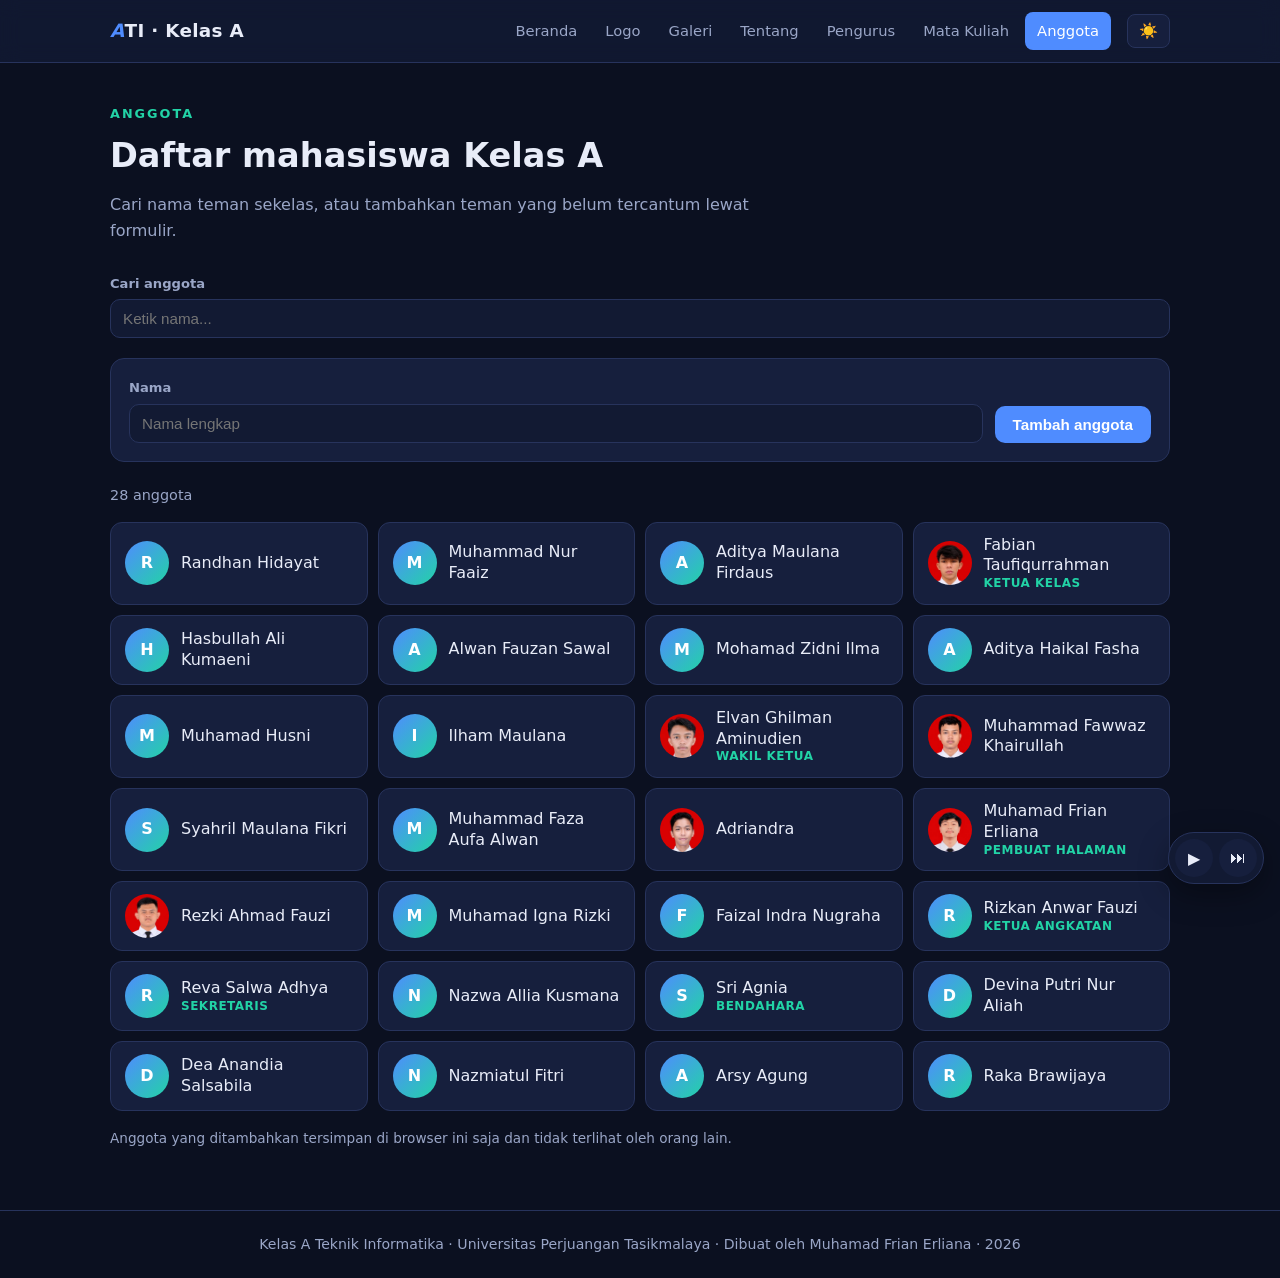
==== anggota.html @ ce0f90de "Ubah situs Kelas A menjadi 7 halaman Beranda, Logo, Galeri, Tentang, Pengurus, Mata Kuliah, dan Angg" ====
<!DOCTYPE html>
<html lang="id" data-theme="dark">
<head>
<meta charset="utf-8">
<meta name="viewport" content="width=device-width, initial-scale=1, viewport-fit=cover">
<title>Anggota · Kelas A Teknik Informatika</title>
<link rel="stylesheet" href="style.css">
<script src="script.js"></script>
</head>
<body>
<header class="nav"><div class="nav-inner">
  <a class="brand" href="index.html"><em>A</em>TI · Kelas A</a>
  <nav class="menu">
    <a href="index.html">Beranda</a>
    <a href="logo.html">Logo</a>
    <a href="galeri.html">Galeri</a>
    <a href="tentang.html">Tentang</a>
    <a href="pengurus.html">Pengurus</a>
    <a href="mata-kuliah.html">Mata Kuliah</a>
    <a class="active" href="anggota.html">Anggota</a>
  </nav>
  <button class="theme-btn" id="themeBtn" aria-label="Ganti tema">☀️</button>
</div></header>

<main>
  <p class="eyebrow">Anggota</p>
  <h2>Daftar mahasiswa Kelas A</h2>
  <p class="lead">Cari nama teman sekelas, atau tambahkan teman yang belum tercantum lewat formulir.</p>

  <div class="tools">
    <div class="field">
      <label for="cari">Cari anggota</label>
      <input type="search" id="cari" placeholder="Ketik nama...">
    </div>
  </div>

  <form class="form-box" id="formTambah">
    <div class="tools" style="margin:0">
      <div class="field">
        <label for="namaBaru">Nama</label>
        <input type="text" id="namaBaru" placeholder="Nama lengkap" autocomplete="off">
      </div>
      <button class="btn" type="submit">Tambah anggota</button>
    </div>
  </form>

  <p class="count" id="jumlah"></p>
  <ul class="members" id="daftarAnggota"></ul>
  <p class="note">Anggota yang ditambahkan tersimpan di browser ini saja dan tidak terlihat oleh orang lain.</p>
</main>

<div class="lightbox" id="lightbox"><img alt="Foto anggota ukuran penuh"></div>

<footer>Kelas A Teknik Informatika · Universitas Perjuangan Tasikmalaya · Dibuat oleh Muhamad Frian Erliana · 2026</footer>
<div class="player"><button id="playBtn" class="off" aria-label="Putar musik">▶</button></div>
<audio id="musik" src="musik-kelas.mp3" loop preload="none"></audio>
</body>
</html>
---- style.css ----
:root{
  --bg:#0b1020; --bg2:#121a33; --card:#161f3d; --text:#e8ecf8; --muted:#9aa6c7;
  --accent:#4f8cff; --accent2:#22d3a6; --border:#27335c; --shadow:0 10px 30px rgba(0,0,0,.35);
}
:root[data-theme="light"]{
  --bg:#f4f7ff; --bg2:#ffffff; --card:#ffffff; --text:#14203d; --muted:#5a6788;
  --accent:#2563eb; --accent2:#0f9d7a; --border:#dbe3f6; --shadow:0 10px 30px rgba(30,50,110,.12);
}
*{box-sizing:border-box;margin:0;padding:0}
html{scroll-behavior:smooth}
body{font-family:system-ui,-apple-system,"Segoe UI",Roboto,sans-serif;background:var(--bg);color:var(--text);line-height:1.65;min-height:100vh;display:flex;flex-direction:column}
a{color:var(--accent);text-decoration:none}
img{max-width:100%;display:block}

/* Navbar */
.nav{position:sticky;top:0;z-index:50;background:color-mix(in srgb,var(--bg2) 88%,transparent);backdrop-filter:blur(10px);border-bottom:1px solid var(--border)}
.nav-inner{max-width:1100px;margin:0 auto;padding:12px 20px;display:flex;align-items:center;gap:16px;flex-wrap:wrap}
.brand{font-weight:800;font-size:1.15rem;color:var(--text);letter-spacing:.3px}
.brand em{font-style:italic;color:var(--accent)}
.menu{display:flex;gap:4px;flex-wrap:wrap;margin-left:auto}
.menu a{color:var(--muted);padding:7px 12px;border-radius:8px;font-size:.92rem;font-weight:500;transition:.2s}
.menu a:hover{color:var(--text);background:var(--card)}
.menu a.active{color:#fff;background:var(--accent)}
.theme-btn{background:var(--card);border:1px solid var(--border);color:var(--text);border-radius:8px;padding:7px 11px;cursor:pointer;font-size:.95rem}

/* Layout */
main{flex:1;max-width:1100px;width:100%;margin:0 auto;padding:40px 20px 60px}
.eyebrow{color:var(--accent2);font-weight:700;font-size:.8rem;letter-spacing:2px;text-transform:uppercase}
h1{font-size:clamp(2rem,5vw,3.2rem);line-height:1.15;margin:6px 0 10px}
h2{font-size:clamp(1.5rem,3.5vw,2.1rem);margin:4px 0 8px}
.lead{color:var(--muted);max-width:680px;margin-bottom:28px}
.grid{display:grid;gap:18px}
.grid.cols-2{grid-template-columns:repeat(auto-fit,minmax(260px,1fr))}
.grid.cols-3{grid-template-columns:repeat(auto-fit,minmax(220px,1fr))}
.card{background:var(--card);border:1px solid var(--border);border-radius:16px;padding:22px;box-shadow:var(--shadow)}
.card h3{font-size:1.05rem;margin-bottom:4px}
.role{color:var(--accent2);font-size:.78rem;font-weight:700;letter-spacing:1.2px;text-transform:uppercase}
.name{font-size:1.1rem;font-weight:600;margin-top:2px}

/* Hero */
.hero{padding:30px 0 10px}
.hero .sub{font-size:1.15rem;color:var(--accent2);font-weight:600}
.hero .meta{color:var(--muted);margin:6px 0 24px}
.hero h1 span{background:linear-gradient(90deg,var(--accent),var(--accent2));-webkit-background-clip:text;background-clip:text;color:transparent}
.quote{border-left:4px solid var(--accent);background:var(--card);padding:18px 22px;border-radius:0 14px 14px 0;font-size:1.1rem;font-style:italic;margin-bottom:12px}
.btn{display:inline-block;background:var(--accent);color:#fff;border:0;padding:10px 18px;border-radius:10px;font-weight:600;cursor:pointer;font-size:.95rem}
.btn.ghost{background:transparent;color:var(--text);border:1px solid var(--border)}
.cta{display:flex;gap:10px;flex-wrap:wrap;margin-top:22px}

/* Logo & galeri */
.logo-card{text-align:center}
.logo-card img{margin:0 auto 14px;max-height:260px;border-radius:12px;background:#fff;padding:8px}
.gallery{display:grid;grid-template-columns:repeat(auto-fill,minmax(230px,1fr));gap:14px}
.gallery figure{border-radius:14px;overflow:hidden;border:1px solid var(--border);cursor:zoom-in;background:var(--card)}
.gallery img{width:100%;aspect-ratio:4/3;object-fit:cover;transition:transform .3s}
.gallery figure:hover img{transform:scale(1.05)}
.lightbox{position:fixed;inset:0;background:rgba(0,0,0,.88);display:none;align-items:center;justify-content:center;z-index:100;padding:20px;cursor:zoom-out}
.lightbox.show{display:flex}
.lightbox img{max-height:92vh;border-radius:10px}
.empty{padding:26px;border:2px dashed var(--border);border-radius:14px;color:var(--muted);text-align:center}

/* Mata kuliah */
.day{margin-bottom:30px}
.day h3{font-size:1.2rem;margin-bottom:12px;display:flex;align-items:center;gap:10px}
.day h3::before{content:"";width:10px;height:10px;border-radius:50%;background:var(--accent2)}
details{background:var(--card);border:1px solid var(--border);border-radius:12px;padding:14px 18px;margin-bottom:10px}
summary{cursor:pointer;font-weight:600;list-style:none;display:flex;justify-content:space-between;align-items:center;gap:10px}
summary::-webkit-details-marker{display:none}
summary::after{content:"＋";color:var(--accent);font-weight:700}
details[open] summary::after{content:"－"}
details p{margin-top:10px;color:var(--muted);font-size:.95rem}
details p strong{color:var(--text)}

/* Anggota */
.tools{display:flex;gap:12px;flex-wrap:wrap;align-items:end;margin-bottom:20px}
.field{display:flex;flex-direction:column;gap:5px;flex:1;min-width:200px}
.field label{font-size:.82rem;color:var(--muted);font-weight:600}
input[type=text],input[type=search]{background:var(--bg2);color:var(--text);border:1px solid var(--border);border-radius:10px;padding:10px 12px;font-size:.95rem;width:100%}
input:focus{outline:2px solid var(--accent);outline-offset:1px}
.count{color:var(--muted);font-size:.9rem;margin-bottom:14px}
.members{list-style:none;display:grid;grid-template-columns:repeat(auto-fill,minmax(240px,1fr));gap:10px}
.members li{background:var(--card);border:1px solid var(--border);border-radius:12px;padding:12px 14px;display:flex;align-items:center;gap:12px}
.avatar{width:44px;height:44px;border-radius:50%;background:linear-gradient(135deg,var(--accent),var(--accent2));color:#fff;display:grid;place-items:center;font-weight:700;flex-shrink:0;overflow:hidden}
.avatar img{width:100%;height:100%;object-fit:cover}
.members .info{display:flex;flex-direction:column;line-height:1.3}
.members .peran{color:var(--accent2);font-size:.75rem;font-weight:700;letter-spacing:.5px;text-transform:uppercase}
.note{font-size:.85rem;color:var(--muted);margin-top:16px}
.form-box{background:var(--card);border:1px solid var(--border);border-radius:14px;padding:18px;margin-bottom:22px}

/* Footer & musik */
footer{border-top:1px solid var(--border);color:var(--muted);text-align:center;padding:22px 20px;font-size:.88rem}
.player{position:fixed;right:16px;bottom:16px;z-index:60;display:flex;gap:6px;background:var(--bg2);border:1px solid var(--border);border-radius:999px;padding:6px;box-shadow:var(--shadow)}
.player button{background:var(--accent);color:#fff;border:0;width:38px;height:38px;border-radius:50%;cursor:pointer;font-size:1rem}
.player button.off{background:var(--card);color:var(--text)}
#nextBtn{background:var(--card);color:var(--text)}

@media(max-width:640px){
  .menu{margin-left:0;width:100%}
  .nav-inner{gap:8px}
}
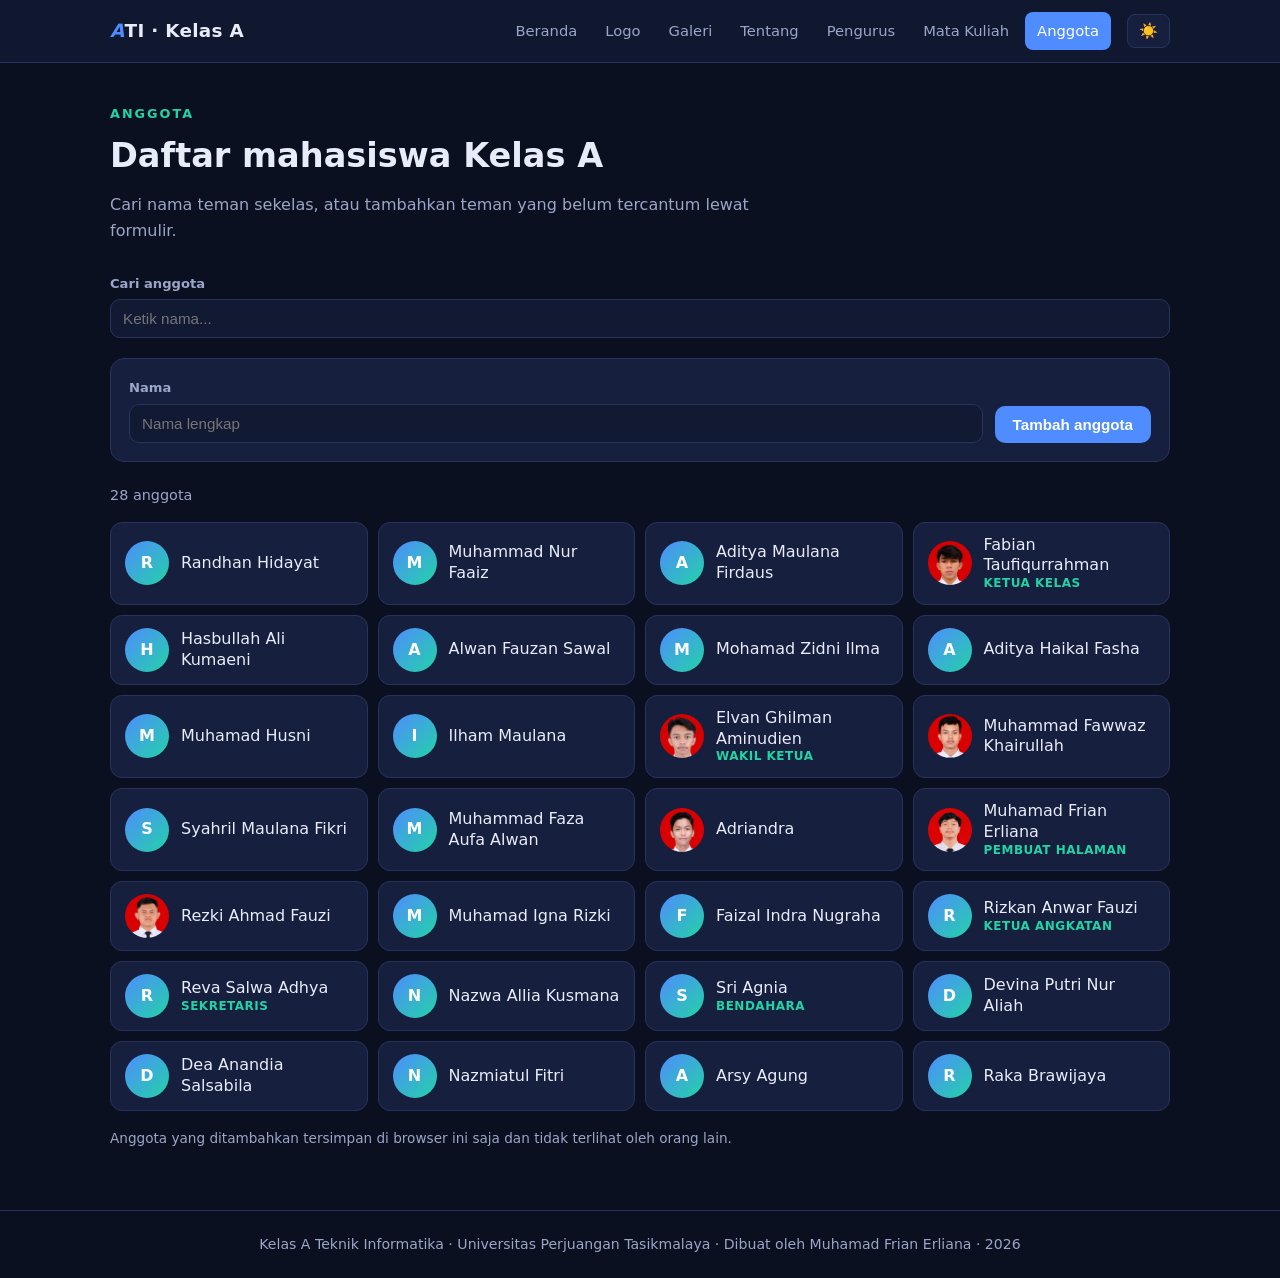
==== commit 25752712: "Hilangkan pemutar musik dari semua halaman" ====
--- a/anggota.html
+++ b/anggota.html
@@ -52,7 +52,5 @@
 <div class="lightbox" id="lightbox"><img alt="Foto anggota ukuran penuh"></div>
 
 <footer>Kelas A Teknik Informatika · Universitas Perjuangan Tasikmalaya · Dibuat oleh Muhamad Frian Erliana · 2026</footer>
-<div class="player"><button id="playBtn" class="off" aria-label="Putar musik">▶</button></div>
-<audio id="musik" src="musik-kelas.mp3" loop preload="none"></audio>
 </body>
 </html>
--- a/style.css
+++ b/style.css
@@ -87,12 +87,8 @@
 .note{font-size:.85rem;color:var(--muted);margin-top:16px}
 .form-box{background:var(--card);border:1px solid var(--border);border-radius:14px;padding:18px;margin-bottom:22px}
 
-/* Footer & musik */
+/* Footer */
 footer{border-top:1px solid var(--border);color:var(--muted);text-align:center;padding:22px 20px;font-size:.88rem}
-.player{position:fixed;right:16px;bottom:16px;z-index:60;display:flex;gap:6px;background:var(--bg2);border:1px solid var(--border);border-radius:999px;padding:6px;box-shadow:var(--shadow)}
-.player button{background:var(--accent);color:#fff;border:0;width:38px;height:38px;border-radius:50%;cursor:pointer;font-size:1rem}
-.player button.off{background:var(--card);color:var(--text)}
-#nextBtn{background:var(--card);color:var(--text)}
 
 @media(max-width:640px){
   .menu{margin-left:0;width:100%}
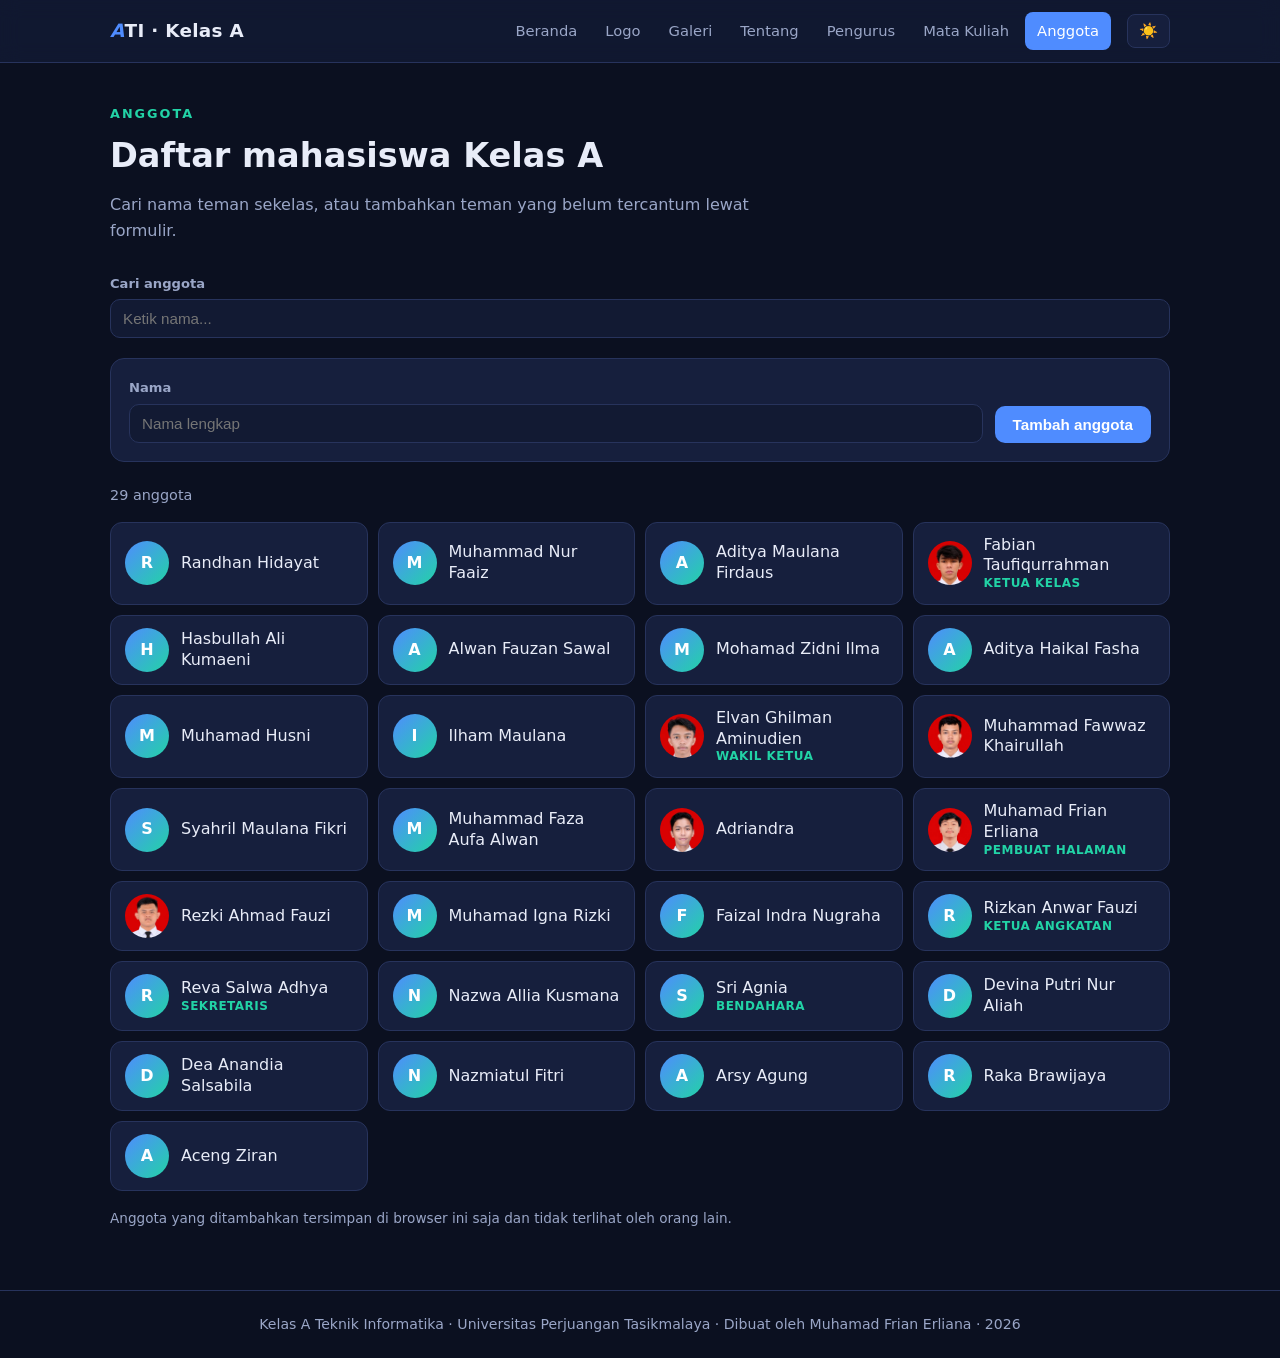
==== commit d0580633: "Tambah anggota Aceng Ziran ke daftar resmi Co-Authored-By: Claude Sonnet 5.5 <noreply@anthropic.com>" ====
--- a/anggota.html
+++ b/anggota.html
@@ -4,8 +4,8 @@
 <meta charset="utf-8">
 <meta name="viewport" content="width=device-width, initial-scale=1, viewport-fit=cover">
 <title>Anggota · Kelas A Teknik Informatika</title>
-<link rel="stylesheet" href="style.css">
-<script src="script.js"></script>
+<link rel="stylesheet" href="style.css?v=3">
+<script src="script.js?v=3"></script>
 </head>
 <body>
 <header class="nav"><div class="nav-inner">
--- a/style.css
+++ b/style.css
@@ -38,9 +38,10 @@
 .name{font-size:1.1rem;font-weight:600;margin-top:2px}
 
 /* Hero */
-.hero{padding:30px 0 10px}
+.hero{position:relative;isolation:isolate;overflow:hidden;padding:44px 32px 36px;background:var(--bg2);border:1px solid var(--border);border-radius:20px}
+.wave-bg{position:absolute;inset:0;width:100%;height:100%;z-index:-1;pointer-events:none}
 .hero .sub{font-size:1.15rem;color:var(--accent2);font-weight:600}
-.hero .meta{color:var(--muted);margin:6px 0 24px}
+.hero .meta{color:var(--muted);margin:6px 0 0}
 .hero h1 span{background:linear-gradient(90deg,var(--accent),var(--accent2));-webkit-background-clip:text;background-clip:text;color:transparent}
 .quote{border-left:4px solid var(--accent);background:var(--card);padding:18px 22px;border-radius:0 14px 14px 0;font-size:1.1rem;font-style:italic;margin-bottom:12px}
 .btn{display:inline-block;background:var(--accent);color:#fff;border:0;padding:10px 18px;border-radius:10px;font-weight:600;cursor:pointer;font-size:.95rem}
@@ -84,6 +85,8 @@
 .avatar img{width:100%;height:100%;object-fit:cover}
 .members .info{display:flex;flex-direction:column;line-height:1.3}
 .members .peran{color:var(--accent2);font-size:.75rem;font-weight:700;letter-spacing:.5px;text-transform:uppercase}
+.members .hapus{margin-left:auto;background:transparent;color:var(--muted);border:1px solid var(--border);border-radius:8px;padding:6px 12px;font-size:.8rem;cursor:pointer}
+.members .hapus:hover{color:#ef4444;border-color:#ef4444}
 .note{font-size:.85rem;color:var(--muted);margin-top:16px}
 .form-box{background:var(--card);border:1px solid var(--border);border-radius:14px;padding:18px;margin-bottom:22px}
 
@@ -93,4 +96,5 @@
 @media(max-width:640px){
   .menu{margin-left:0;width:100%}
   .nav-inner{gap:8px}
+  .hero{padding:32px 20px 28px}
 }
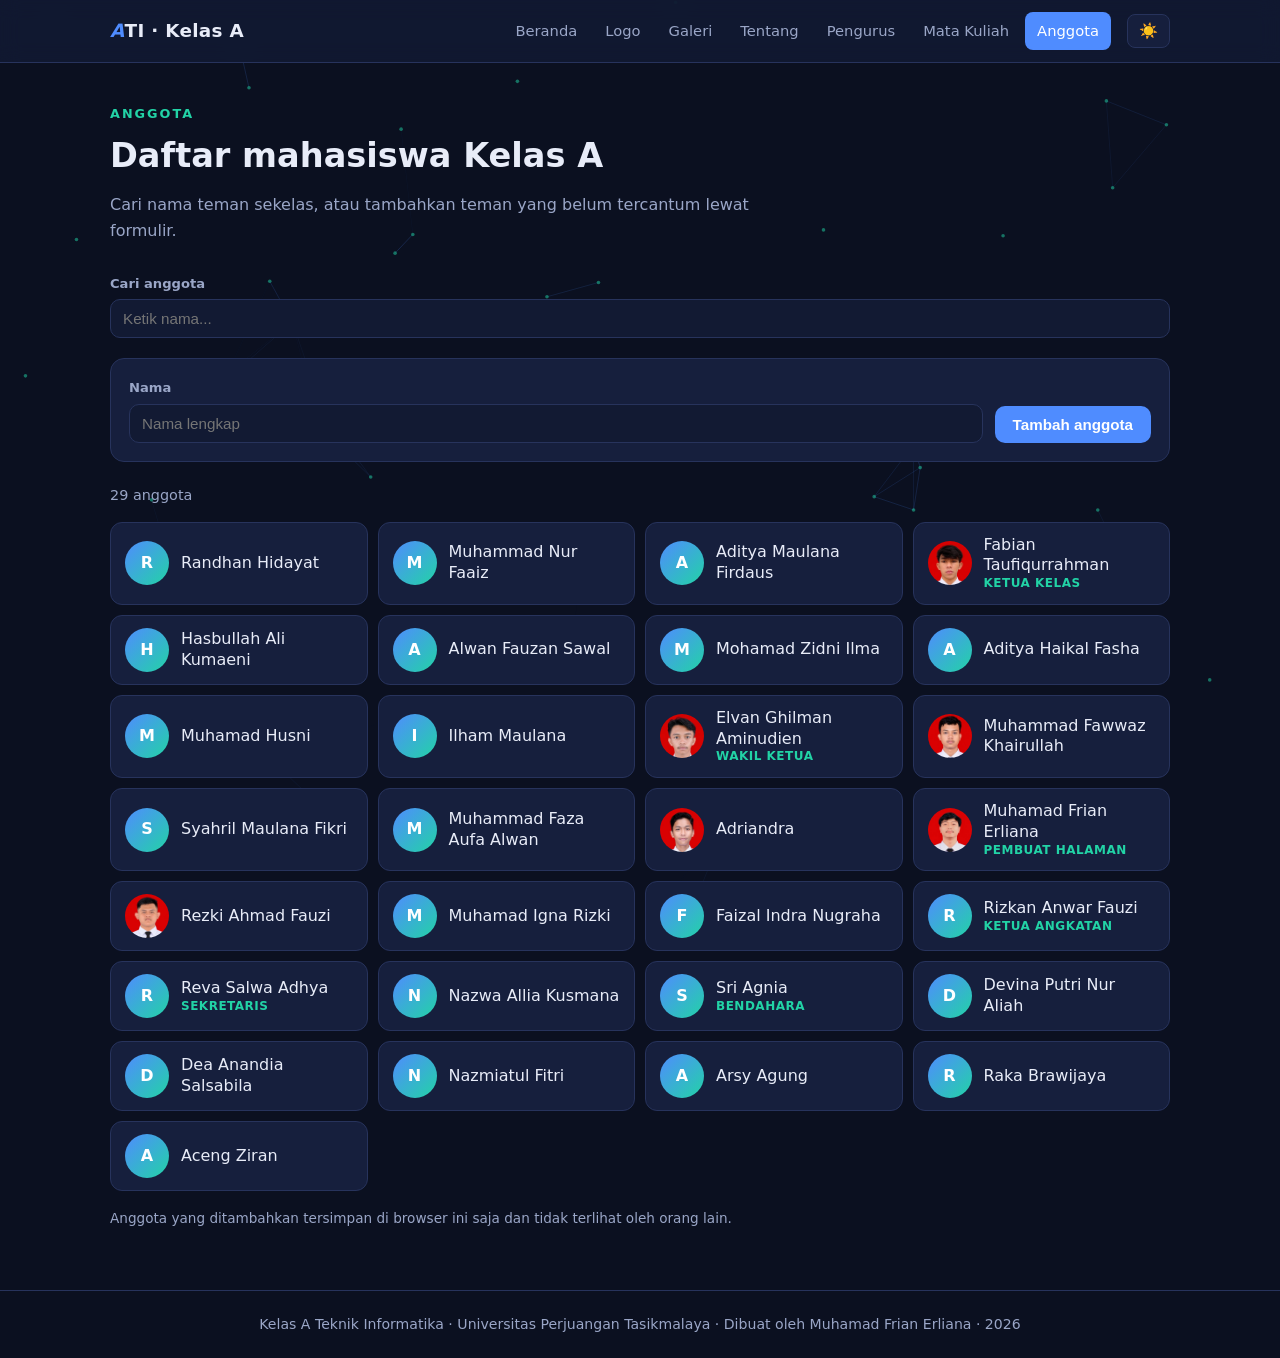
==== commit 5ed59935: "Pasang latar Jaringan redup di semua halaman Co-Authored-By: Claude Sonnet 5.5 <noreply@anthropic.co" ====
--- a/anggota.html
+++ b/anggota.html
@@ -4,8 +4,8 @@
 <meta charset="utf-8">
 <meta name="viewport" content="width=device-width, initial-scale=1, viewport-fit=cover">
 <title>Anggota · Kelas A Teknik Informatika</title>
-<link rel="stylesheet" href="style.css?v=3">
-<script src="script.js?v=3"></script>
+<link rel="stylesheet" href="style.css?v=4">
+<script src="script.js?v=4"></script>
 </head>
 <body>
 <header class="nav"><div class="nav-inner">
--- a/style.css
+++ b/style.css
@@ -22,6 +22,9 @@
 .menu a:hover{color:var(--text);background:var(--card)}
 .menu a.active{color:#fff;background:var(--accent)}
 .theme-btn{background:var(--card);border:1px solid var(--border);color:var(--text);border-radius:8px;padding:7px 11px;cursor:pointer;font-size:.95rem}
+
+/* Latar jaringan (semua halaman) */
+.net-bg{position:fixed;inset:0;width:100%;height:100%;z-index:-1;pointer-events:none}
 
 /* Layout */
 main{flex:1;max-width:1100px;width:100%;margin:0 auto;padding:40px 20px 60px}
